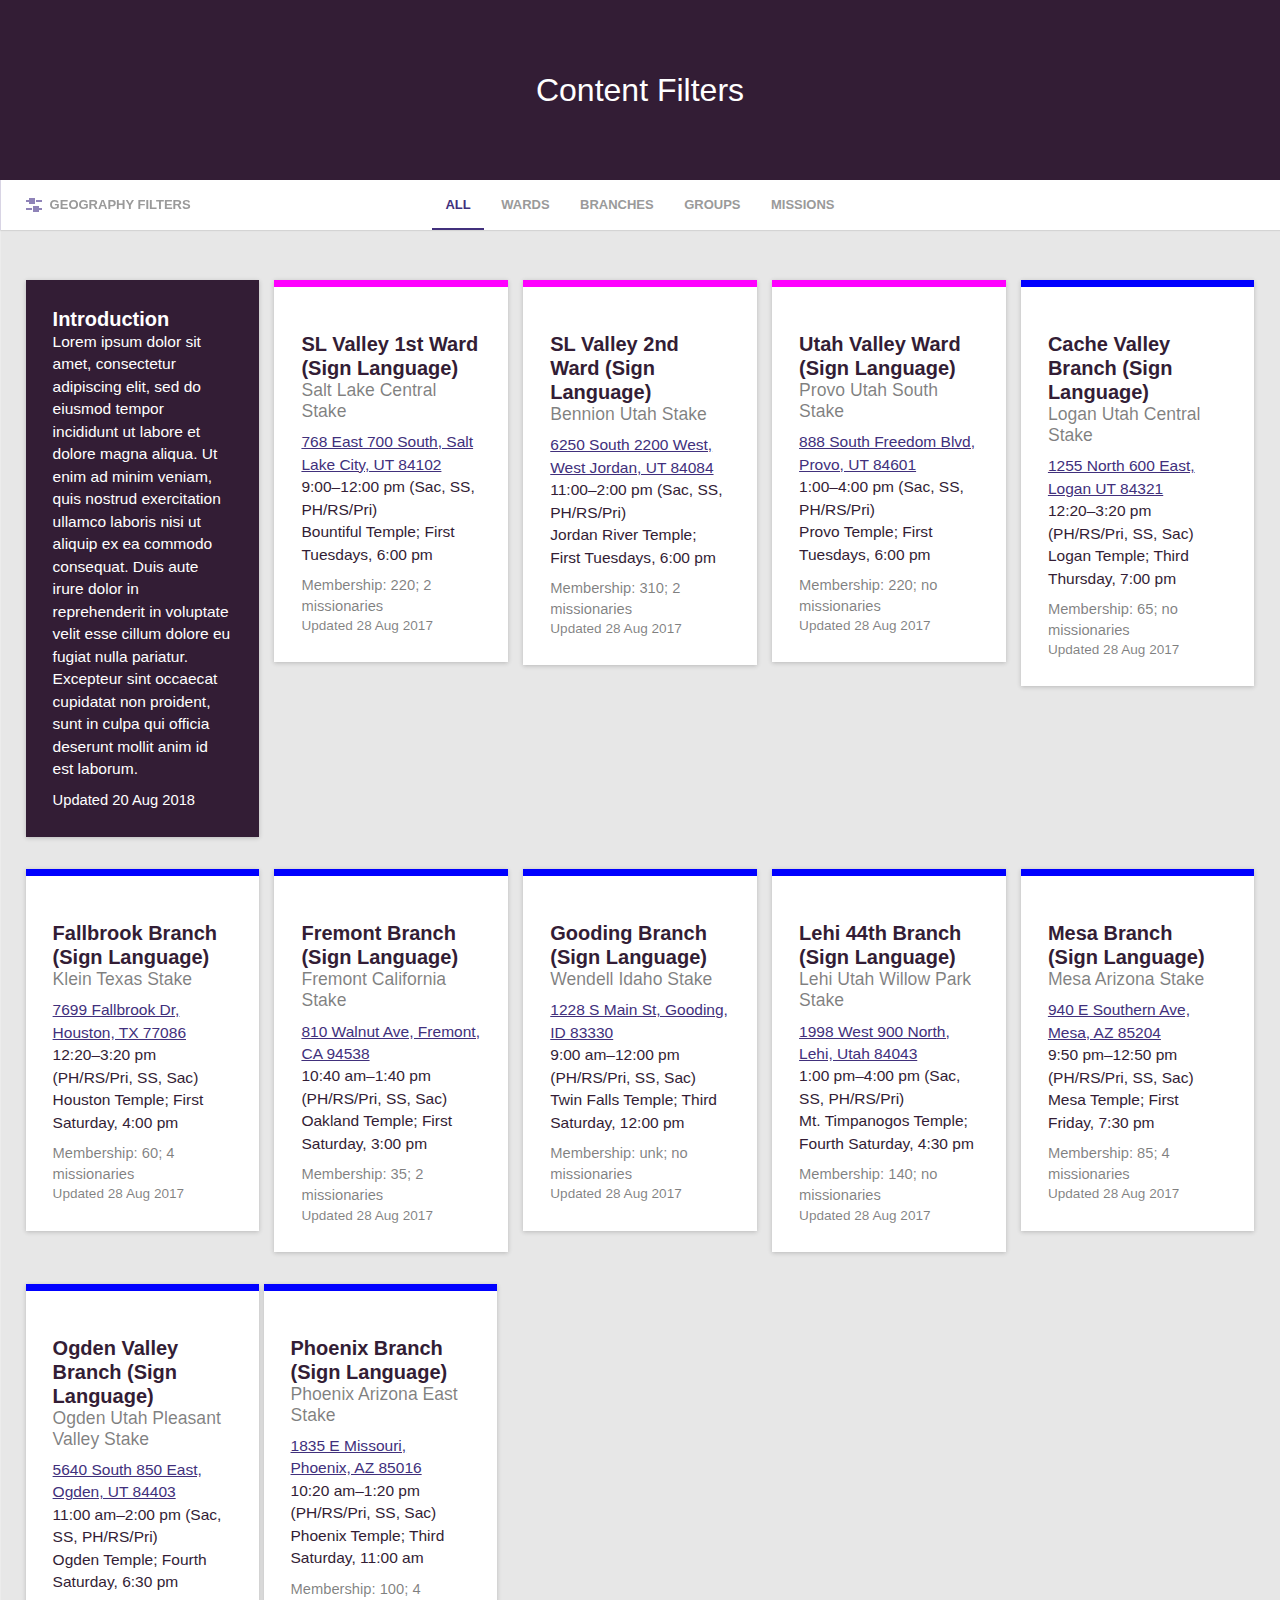
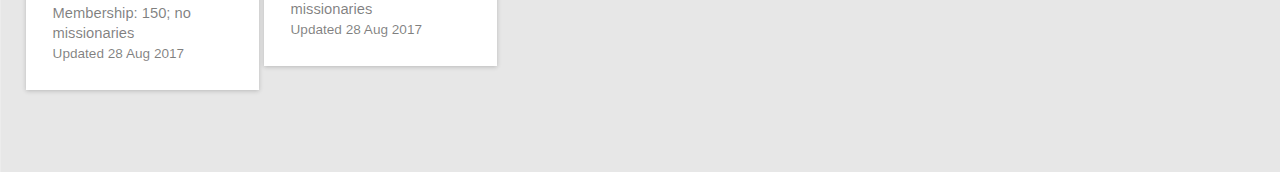
==== deaf-lds-units/index.html @ fbdf1bbf "Initial commit" ====
<!doctype html>
<html lang="en" class="no-js">
<head>
	<meta charset="UTF-8">
	<meta name="viewport" content="width=device-width, initial-scale=1">

	<link href='http://fonts.googleapis.com/css?family=Open+Sans:400,300,600,700' rel='stylesheet' type='text/css'>

	<link rel="stylesheet" href="css/reset.css"> <!-- CSS reset -->
	<link rel="stylesheet" href="css/style.css"> <!-- Resource style -->
	<script src="js/modernizr.js"></script> <!-- Modernizr -->

	<title>Content Filters | CodyHouse</title>
	<style>
		body { font-family: -apple-system, BlinkMacSystemFont, "Segoe UI", Roboto, Oxygen-Sans, Ubuntu, Cantarell, "Helvetica Neue", sans-serif; }
		.cd-filter .cd-close { width: auto; padding: 0 2vh; background: rgba(0,0,0,.2); }
		.hide { display: none; visibility: hidden;}
		h1, h2, h3, h4, h5, h6, p { text-align: left;}
		h1 { font-size: 185%; line-height: .9; }
			.cd-header h1 { color: #ffffff; line-hqqeight: 150px; text-align: center; font-size: 200%; font-weight: 300; }
		h2 { font-size: 125%; line-height: 1.2; font-weight: 700; }
		h3 { font-size: 110%; line-height: 1.2; margin: 0 0 1vh 0; color: rgba(0,0,0,.5); font-weight: 500; }
		h4 { font-size: 115%; line-height: 1.4; }
		h5 { font-size: 92%; line-height: 1.4; margin: 1vh 0 0 0; color: rgba(0,0,0,.5); }
		h6 { font-size: 85%; line-height: 1.4; color: rgba(0,0,0,.5); }
		p { font-size: 97%; line-height: 1.45; }
		li { vertical-align: top; }
		small { font-size: 80%; color: rgba(0,0,0,.5); font-weight: 500;}
		.intro { background: rgb(51,29,53,1); color: rgba(255,255,255,1); padding: 3vh; borqqder: 1px solid #f00; }
			.intro h5 { color: rgba(255,255,255,1); }
		.unit { background: rgba(255,255,255,1); padding: 3vh; borqqder: 1px solid #f00; }
		.unit a { text-decoration: underline; }
		.unit img { margin: 0 0 2vh 0; }
		.ward { border-top: .8vh solid #f0f; }
		.branch { border-top: .8vh solid #00f; }
		.cd-gallery li { box-shadow: 0 .1vh .5vh rgba(0,0,0,.2);}
		@media only screen and (min-width: 1170px) {
		  .cd-gallery li { width: 19%; }
		  .cd-filter { width: 21%; }
		}

	</style>
</head>
<body>
	<header class="cd-header">
		<h1>Content Filters</h1>
	</header>

	<main class="cd-main-content">
		<div class="cd-tab-filter-wrapper">
			<div class="cd-tab-filter">
				<ul class="cd-filters">
					<li class="placeholder">
						<a data-type="all" href="#0">All</a> <!-- selected option on mobile -->
					</li>
					<li class="filter"><a class="selected" href="#0" data-type="all">All</a></li>
					<li class="filter" data-filter=".ward"><a href="#0" data-type="ward">Wards</a></li>
					<li class="filter" data-filter=".branch"><a href="#0" data-type="branch">Branches</a></li>
					<li class="filter" data-filter=".group"><a href="#0" data-type="group">Groups</a></li>
					<li class="filter" data-filter=".mission"><a href="#0" data-type="other">Missions</a></li>
				</ul> <!-- cd-filters -->
			</div> <!-- cd-tab-filter -->
		</div> <!-- cd-tab-filter-wrapper -->

		<section class="cd-gallery">
			<ul>
				<!-- Introduction -->
				<li class="intro mix other utah option03">
					<div>
						<h2>Introduction</h2>
						<p>Lorem ipsum dolor sit amet, consectetur adipiscing elit, sed do eiusmod tempor incididunt ut labore et dolore magna aliqua. Ut enim ad minim veniam, quis nostrud exercitation ullamco laboris nisi ut aliquip ex ea commodo consequat. Duis aute irure dolor in reprehenderit in voluptate velit esse cillum dolore eu fugiat nulla pariatur. Excepteur sint occaecat cupidatat non proident, sunt in culpa qui officia deserunt mollit anim id est laborum.</p>
						<h5>Updated 20 Aug 2018</h5>
					</div>
				</li>

				<!-- SLV 1st Ward, Utah -->
				<li class="unit mix ward utah option03">
					<div>
						<img src="https://www.lds.org/ws/maps/v1.0/services/rest/resource/photo?coordinates=-111.86883840000002%2C40.7537446&size=200%2C100&pitch=10&zoom=120&client=mapsClient&token=Ez6IqpDGiVeBq903dbGu_AbpWho%3D" alt="">
						<h2>SL Valley 1st Ward (Sign Language)</h2>
						<h3>Salt Lake Central Stake</h3>
						<p><a href="https://www.lds.org/maps/meetinghouses/@40.753745,-111.872379,16&f=ase,,,&id=ward.deaf:2585">768 East 700 South, Salt Lake City, UT 84102</a></p>
						<p>9:00–12:00 pm (Sac, SS, PH/RS/Pri)</p>
						<p>Bountiful Temple; First Tuesdays, 6:00 pm</p>
						<h5>Membership: 220; 2 missionaries</h5>
						<h6>Updated 28 Aug 2017</h6>
					</div>
				</li>

				<!-- SLV 2nd Ward, Utah -->
				<li class="mix unit ward utah option02">
					<div>
						<img src="https://www.lds.org/ws/maps/v1.0/services/rest/resource/photo?coordinates=-111.9487507%2C40.637559&size=200%2C100&pitch=10&zoom=120&client=mapsClient&token=Ez6IqpDGiVeBq903dbGu_AbpWho%3D" alt="">
						<h2>SL Valley 2nd Ward (Sign Language)</h2>
						<h3>Bennion Utah Stake</h3>
						<p><a href="https://www.lds.org/maps/meetinghouses/@40.637559,-111.950521,17&f=ase,,,&id=ward.deaf:266426">6250 South 2200 West, West Jordan, UT 84084</a></p>
						<p>11:00–2:00 pm (Sac, SS, PH/RS/Pri)</p>
						<p>Jordan River Temple; First Tuesdays, 6:00 pm</p>
						<h5>Membership: 310; 2 missionaries</h5>
						<h6>Updated 28 Aug 2017</h6>
					</div>
				</li>

				<!-- UV Ward, Utah -->
				<li class="mix unit ward utah option01">
					<div>
						<img src="https://www.lds.org/ws/maps/v1.0/services/rest/resource/photo?coordinates=-111.66266100000001%2C40.222335&size=200%2C100&pitch=10&zoom=120&client=mapsClient&token=Ez6IqpDGiVeBq903dbGu_AbpWho%3D" alt="">
						<h2>Utah Valley Ward (Sign Language)</h2>
						<h3>Provo Utah South Stake</h3>
						<p><a href="https://www.lds.org/maps/meetinghouses/@40.222335,-111.662882,20&f=ase,,,&id=ward.deaf:157686">888 South Freedom Blvd, Provo, UT 84601</a></p>
						<p>1:00–4:00 pm (Sac, SS, PH/RS/Pri)</p>
						<p>Provo Temple; First Tuesdays, 6:00 pm</p>
						<h5>Membership: 220; no missionaries</h5>
						<h6>Updated 28 Aug 2017</h6>
					</div>
				</li>

				<!-- CV Branch, Utah -->
				<li class="mix unit branch utah option04">
					<div>
						<img src="https://www.lds.org/ws/maps/v1.0/services/rest/resource/photo?coordinates=-111.8196125%2C41.754256&size=200%2C100&pitch=10&zoom=120&client=mapsClient&token=Ez6IqpDGiVeBq903dbGu_AbpWho%3D" alt="">
						<h2>Cache Valley Branch (Sign Language)</h2>
						<h3>Logan Utah Central Stake</h3>
						<p><a href="https://www.lds.org/maps/meetinghouses/@41.754256,-111.819834,20&id=ward.deaf:335975">1255 North 600 East, Logan UT 84321</a></p>
						<p>12:20–3:20 pm (PH/RS/Pri, SS, Sac)</p>
						<p>Logan Temple; Third Thursday, 7:00 pm</p>
						<h5>Membership: 65; no missionaries</h5>
						<h6>Updated 28 Aug 2017</h6>
					</div>
				</li>

				<!-- Fallbrook Branch, Texas -->
				<li class="mix unit branch na-southwest option04">
					<div>
						<img src="https://www.lds.org/ws/maps/v1.0/services/rest/resource/photo?coordinates=-95.5050273%2C29.9240587&size=200%2C100&pitch=10&zoom=120&client=mapsClient&token=Ez6IqpDGiVeBq903dbGu_AbpWho%3D" alt="">
						<h2>Fallbrook Branch (Sign Language)</h2>
						<h3>Klein Texas Stake</h3>
						<p><a href="https://www.lds.org/maps/meetinghouses/@29.924059,-95.505249,20&id=ward.deaf:416002">7699 Fallbrook Dr, Houston, TX 77086</a></p>
						<p>12:20–3:20 pm (PH/RS/Pri, SS, Sac)</p>
						<p>Houston Temple; First Saturday, 4:00 pm</p>
						<h5>Membership: 60; 4 missionaries</h5>
						<h6>Updated 28 Aug 2017</h6>
					</div>
				</li>

				<!-- Fremont Branch (Sign Language), California -->
				<li class="mix unit branch na-west option04">
					<div>
						<img src="https://www.lds.org/ws/maps/v1.0/services/rest/resource/photo?coordinates=-121.96843999999999%2C37.5606347&size=200%2C100&pitch=10&zoom=120&client=mapsClient&token=Ez6IqpDGiVeBq903dbGu_AbpWho%3D" alt="">
						<h2>Fremont Branch (Sign Language)</h2>
						<h3>Fremont California Stake</h3>
						<p><a href="https://www.lds.org/maps/meetinghouses/@37.560635,-121.969325,18&id=ward.deaf:166766">810 Walnut Ave, Fremont, CA 94538</a></p>
						<p>10:40 am–1:40 pm (PH/RS/Pri, SS, Sac)</p>
						<p>Oakland Temple; First Saturday, 3:00 pm</p>
						<h5>Membership: 35; 2 missionaries</h5>
						<h6>Updated 28 Aug 2017</h6>
					</div>
				</li>

				<!-- Gooding Branch, Idaho -->
				<li class="mix unit branch idaho option04">
					<div>
						<img src="https://www.lds.org/ws/maps/v1.0/services/rest/resource/photo?coordinates=-114.71248809999997%2C42.9328399&size=200%2C100&pitch=10&zoom=120&client=mapsClient&token=Ez6IqpDGiVeBq903dbGu_AbpWho%3D" alt="">
						<h2>Gooding Branch (Sign Language)</h2>
						<h3>Wendell Idaho Stake</h3>
						<p><a href="https://www.lds.org/maps/meetinghouses/@42.932801,-114.712588,18&id=ward.deaf:181005">1228 S Main St, Gooding, ID 83330</a></p>
						<p>9:00 am–12:00 pm (PH/RS/Pri, SS, Sac)</p>
						<p>Twin Falls Temple; Third Saturday, 12:00 pm</p>
						<h5>Membership: unk; no missionaries</h5>
						<h6>Updated 28 Aug 2017</h6>
					</div>
				</li>

				<!-- Lehi 44th Branch (Sign Language), Utah -->
				<li class="mix unit branch utah option04">
					<div>
						<img src="https://www.lds.org/ws/maps/v1.0/services/rest/resource/photo?coordinates=-111.88346200000001%2C40.39906&size=200%2C100&pitch=10&zoom=120&client=mapsClient&token=Ez6IqpDGiVeBq903dbGu_AbpWho%3D" alt="">
						<h2>Lehi 44th Branch (Sign Language)</h2>
						<h3>Lehi Utah Willow Park Stake</h3>
						<p><a href="https://www.lds.org/maps/meetinghouses/@40.405751,-111.892729,15&id=meetinghouse:5000619-01-01">1998 West 900 North, Lehi, Utah 84043</a></p>
						<p>1:00 pm–4:00 pm (Sac, SS, PH/RS/Pri)</p>
						<p>Mt. Timpanogos Temple; Fourth Saturday, 4:30 pm</p>
						<h5>Membership: 140; no missionaries</h5>
						<h6>Updated 28 Aug 2017</h6>
					</div>
				</li>

				<!-- Mesa Branch (Sign Language), Arizona -->
				<li class="mix unit branch na-southwest option04">
					<div>
						<img src="https://www.lds.org/ws/maps/v1.0/services/rest/resource/photo?coordinates=-111.8113811%2C33.3937129&size=200%2C100&pitch=10&zoom=120&client=mapsClient&token=Ez6IqpDGiVeBq903dbGu_AbpWho%3D" alt="">
						<h2>Mesa Branch (Sign Language)</h2>
						<h3>Mesa Arizona Stake</h3>
						<p><a href="https://www.lds.org/maps/meetinghouses/@33.393749,-111.812173,17&id=ward.deaf:1988441">940 E Southern Ave, Mesa, AZ 85204</a></p>
						<p>9:50 pm–12:50 pm (PH/RS/Pri, SS, Sac)</p>
						<p>Mesa Temple; First Friday, 7:30 pm</p>
						<h5>Membership: 85; 4 missionaries</h5>
						<h6>Updated 28 Aug 2017</h6>
					</div>
				</li>

				<!-- Ogden Valley Branch (Sign Language), Utah -->
				<li class="mix unit branch utah option04">
					<div>
						<img src="https://www.lds.org/ws/maps/v1.0/services/rest/resource/photo?coordinates=-111.95766700000001%2C41.161076&size=200%2C100&pitch=10&zoom=120&client=mapsClient&token=Ez6IqpDGiVeBq903dbGu_AbpWho%3D" alt="">
						<h2>Ogden Valley Branch (Sign Language)</h2>
						<h3>Ogden Utah Pleasant Valley Stake</h3>
						<p><a href="https://www.lds.org/maps/meetinghouses/@41.161076,-111.961208,16&id=ward.deaf:75299">5640 South 850 East, Ogden, UT 84403</a></p>
						<p>11:00 am–2:00 pm (Sac, SS, PH/RS/Pri)</p>
						<p>Ogden Temple; Fourth Saturday, 6:30 pm</p>
						<h5>Membership: 150; no missionaries</h5>
						<h6>Updated 28 Aug 2017</h6>
					</div>
				</li>

				<!-- Phoenix Branch (Sign Language), Arizona -->
				<li class="mix unit branch na-southwest option04">
					<div>
						<img src="https://www.lds.org/ws/maps/v1.0/services/rest/resource/photo?coordinates=-112.13456930000001%2C33.5924357&size=200%2C100&pitch=10&zoom=120&client=mapsClient&token=Ez6IqpDGiVeBq903dbGu_AbpWho%3D" alt="">
						<h2>Phoenix Branch (Sign Language)</h2>
						<h3>Phoenix Arizona East Stake</h3>
						<p><a href="https://www.lds.org/maps/meetinghouses/@33.592626,-112.135575,17&id=ward.deaf:183016">1835 E Missouri, Phoenix, AZ 85016</a></p>
						<p>10:20 am–1:20 pm (PH/RS/Pri, SS, Sac)</p>
						<p>Phoenix Temple; Third Saturday, 11:00 am</p>
						<h5>Membership: 100; 4 missionaries</h5>
						<h6>Updated 28 Aug 2017</h6>
					</div>
				</li>

				<li class="gap"></li>
				<li class="gap"></li>
				<li class="gap"></li>
			</ul>
			<div class="cd-fail-message">No results found</div>
		</section> <!-- cd-gallery -->

		<div class="cd-filter">
			<form>
				<!--
				<div class="cd-filter-block">
					<h4>Search</h4>
					<div class="cd-filter-content">
						<input type="search" placeholder="Try ward...">
					</div>
				</div>
				!-->

				<div class="cd-filter-block">
					<h4>Check boxes</h4>
					<ul class="cd-filter-content cd-filters list">
						<li class="hide">
							<input class="filter" data-filter=".africa-southeast" type="checkbox" id="checkbox01">
			    			<label class="checkbox-label" for="checkbox01">Africa Southeast</label>
						</li>
						<li class="hide">
							<input class="filter" data-filter=".africa-west" type="checkbox" id="checkbox02">
							<label class="checkbox-label" for="checkbox02">Africa West</label>
						</li>
						<li>
							<input class="filter" data-filter=".asia" type="checkbox" id="checkbox03">
							<label class="checkbox-label" for="checkbox03">Asia</label>
						</li>
						<li>
							<input class="filter" data-filter=".asia-north" type="checkbox" id="checkbox04">
							<label class="checkbox-label" for="checkbox04">Asia North</label>
						</li>
						<li class="hide">
							<input class="filter" data-filter=".brazil" type="checkbox" id="checkbox05">
							<label class="checkbox-label" for="checkbox05">Brazil</label>
						</li>
						<li class="hide">
							<input class="filter" data-filter=".caribbean" type="checkbox" id="checkbox06">
							<label class="checkbox-label" for="checkbox06">Caribbean</label>
						</li>
						<li class="hide">
							<input class="filter" data-filter=".central-america" type="checkbox" id="checkbox07">
							<label class="checkbox-label" for="checkbox07">Central America</label>
						</li>
						<li>
							<input class="filter" data-filter=".europe" type="checkbox" id="checkbox08">
							<label class="checkbox-label" for="checkbox08">Europe</label>
						</li>
						<li>
							<input class="filter" data-filter=".europe-east" type="checkbox" id="checkbox09">
							<label class="checkbox-label" for="checkbox09">Europe East</label>
						</li>
						<li>
							<input class="filter" data-filter=".mexico" type="checkbox" id="checkbox10">
							<label class="checkbox-label" for="checkbox10">Mexico</label>
						</li>
						<li class="hide">
							<input class="filter" data-filter=".middle-east-africa-north" type="checkbox" id="checkbox11">
							<label class="checkbox-label" for="checkbox11">Middle East/Africa North</label>
						</li>
						<li>
							<input class="filter" data-filter=".na-northwest" type="checkbox" id="checkbox12">
							<label class="checkbox-label" for="checkbox12"><abbr title="North America">NA</abbr> Northwest <small>(AK, BC, OR, WA, YK)</small></label>
						</li>
						<li>
							<input class="filter" data-filter=".na-west" type="checkbox" id="checkbox13">
							<label class="checkbox-label" for="checkbox13"><abbr title="North America">NA</abbr> West <small>(CA, HI)</small></label>
						</li>
						<li>
							<input class="filter" data-filter=".na-southwest" type="checkbox" id="checkbox14">
							<label class="checkbox-label" for="checkbox14"><abbr title="North America">NA</abbr> Southwest <small>(AZ, NV, NM, OK, TX)</small></label>
						</li>
						<li>
							<input class="filter" data-filter=".idaho" type="checkbox" id="checkbox15">
							<label class="checkbox-label" for="checkbox15"><abbr title="North America">NA</abbr> Idaho</label>
						</li>
						<li>
							<input class="filter" data-filter=".utah" type="checkbox" id="checkbox16">
							<label class="checkbox-label" for="checkbox16"><abbr title="North America">NA</abbr> Utah</label>
						</li>
						<li>
							<input class="filter" data-filter=".na-northeast" type="checkbox" id="checkbox17">
							<label class="checkbox-label" for="checkbox17"><abbr title="North America">NA</abbr> Northeast <small>(MA, IN, NY, PA, DC, OH)</small></label>
						</li>
						<li>
							<input class="filter" data-filter=".na-southeast" type="checkbox" id="checkbox18">
							<label class="checkbox-label" for="checkbox18"><abbr title="North America">NA</abbr> Southeast <small>(AR, FL, GA, KY, NC, TN)</small></label>
						</li>
						<li>
							<input class="filter" data-filter=".pacific" type="checkbox" id="checkbox19">
							<label class="checkbox-label" for="checkbox19">Pacific</label>
						</li>
						<li>
							<input class="filter" data-filter=".philippines" type="checkbox" id="checkbox20">
							<label class="checkbox-label" for="checkbox20">Philippines</label>
						</li>
						<li>
							<input class="filter" data-filter=".sa-northwest" type="checkbox" id="checkbox21">
							<label class="checkbox-label" for="checkbox21"><abbr title="South America">SA</abbr> Northwest</label>
						</li>
						<li>
							<input class="filter" data-filter=".sa-south" type="checkbox" id="checkbox22">
							<label class="checkbox-label" for="checkbox22"><abbr title="South America">SA</abbr> South</label>
						</li>
					</ul> <!-- cd-filter-content -->
				</div> <!-- cd-filter-block -->

				<div class="cd-filter-block">
					<h4>Select</h4>
					<div class="cd-filter-content">
						<div class="cd-select cd-filters">
							<select class="filter" name="selectThis" id="selectThis">
								<option value="">Choose an option</option>
								<option value=".option01">Option 1</option>
								<option value=".option02">Option 2</option>
								<option value=".option03">Option 3</option>
								<option value=".option04">Option 4</option>
							</select>
						</div> <!-- cd-select -->
					</div> <!-- cd-filter-content -->
				</div> <!-- cd-filter-block -->

				<!--
				<div class="cd-filter-block">
					<h4>Radio buttons</h4>
					<ul class="cd-filter-content cd-filters list">
						<li>
							<input class="filter" data-filter="" type="radio" name="radioButton" id="radio01" checked>
							<label class="radio-label" for="radio01">All</label>
						</li>
						<li>
							<input class="filter" data-filter=".radio02" type="radio" name="radioButton" id="radio02">
							<label class="radio-label" for="radio02">Choice 2</label>
						</li>
						<li>
							<input class="filter" data-filter=".radio03" type="radio" name="radioButton" id="radio03">
							<label class="radio-label" for="radio03">Choice 3</label>
						</li>
					</ul>
				</div>
				!-->

			</form>

			<a href="#0" class="cd-close">&#10005; Close</a>
		</div> <!-- cd-filter -->

		<a href="#0" class="cd-filter-trigger">Geography filters</a>
	</main> <!-- cd-main-content -->
	<script src="js/jquery-2.1.1.js"></script>
	<script src="js/jquery.mixitup.min.js"></script>
	<script src="js/main.js"></script> <!-- Resource jQuery -->
</body>
</html>
---- deaf-lds-units/css/style.css ----
/* -------------------------------- 

Primary style

-------------------------------- */
*, *::after, *::before {
  -webkit-box-sizing: border-box;
  -moz-box-sizing: border-box;
  box-sizing: border-box;
}

html {
  font-size: 62.5%;
}

html * {
  -webkit-font-smoothing: antialiased;
  -moz-osx-font-smoothing: grayscale;
}

body {
  font-size: 1.6rem;
  font-family: "Open Sans", sans-serif;
  color: #331d35;
  background-color: #e7e7e7;
}

a {
  color: #41307c;
  text-decoration: none;
}

/* -------------------------------- 

Main Components 

-------------------------------- */
.cd-header {
  position: relative;
  height: 150px;
  background-color: #331d35;
}
.cd-header h1 {
  color: #ffffff;
  line-height: 150px;
  text-align: center;
  font-size: 2.4rem;
  font-weight: 300;
}
@media only screen and (min-width: 1170px) {
  .cd-header {
    height: 180px;
  }
  .cd-header h1 {
    line-height: 180px;
  }
}

.cd-main-content {
  position: relative;
  min-height: 100vh;
}
.cd-main-content:after {
  content: "";
  display: table;
  clear: both;
}
.cd-main-content.is-fixed .cd-tab-filter-wrapper {
  position: fixed;
  top: 0;
  left: 0;
  width: 100%;
}
.cd-main-content.is-fixed .cd-gallery {
  padding-top: 76px;
}
.cd-main-content.is-fixed .cd-filter {
  position: fixed;
  height: 100vh;
  overflow: hidden;
}
.cd-main-content.is-fixed .cd-filter form {
  height: 100vh;
  overflow: auto;
  -webkit-overflow-scrolling: touch;
}
.cd-main-content.is-fixed .cd-filter-trigger {
  position: fixed;
}
@media only screen and (min-width: 768px) {
  .cd-main-content.is-fixed .cd-gallery {
    padding-top: 90px;
  }
}
@media only screen and (min-width: 1170px) {
  .cd-main-content.is-fixed .cd-gallery {
    padding-top: 100px;
  }
}

/* -------------------------------- 

xtab-filter 

-------------------------------- */
.cd-tab-filter-wrapper {
  background-color: #ffffff;
  box-shadow: 0 1px 1px rgba(0, 0, 0, 0.08);
  z-index: 1;
}
.cd-tab-filter-wrapper:after {
  content: "";
  display: table;
  clear: both;
}

.cd-tab-filter {
  /* tabbed navigation style on mobile - dropdown */
  position: relative;
  height: 50px;
  width: 140px;
  margin: 0 auto;
  z-index: 1;
}
.cd-tab-filter::after {
  /* small arrow icon */
  content: '';
  position: absolute;
  right: 14px;
  top: 50%;
  bottom: auto;
  -webkit-transform: translateY(-50%);
  -moz-transform: translateY(-50%);
  -ms-transform: translateY(-50%);
  -o-transform: translateY(-50%);
  transform: translateY(-50%);
  display: inline-block;
  width: 16px;
  height: 16px;
  background: url("../img/cd-icon-arrow.svg") no-repeat center center;
  -webkit-transition: all 0.3s;
  -moz-transition: all 0.3s;
  transition: all 0.3s;
  pointer-events: none;
}
.cd-tab-filter ul {
  position: absolute;
  top: 0;
  left: 0;
  background-color: #ffffff;
  box-shadow: inset 0 -2px 0 #41307c;
}
.cd-tab-filter li {
  display: none;
}
.cd-tab-filter li:first-child {
  /* this way the placehodler is alway visible */
  display: block;
}
.cd-tab-filter a {
  display: block;
  /* set same size of the .cd-tab-filter */
  height: 50px;
  width: 140px;
  line-height: 50px;
  padding-left: 14px;
}
.cd-tab-filter a.selected {
  background: #41307c;
  color: #ffffff;
}
.cd-tab-filter.is-open::after {
  /* small arrow rotation */
  -webkit-transform: translateY(-50%) rotate(-180deg);
  -moz-transform: translateY(-50%) rotate(-180deg);
  -ms-transform: translateY(-50%) rotate(-180deg);
  -o-transform: translateY(-50%) rotate(-180deg);
  transform: translateY(-50%) rotate(-180deg);
}
.cd-tab-filter.is-open ul {
  box-shadow: inset 0 -2px 0 #41307c, 0 2px 10px rgba(0, 0, 0, 0.2);
}
.cd-tab-filter.is-open ul li {
  display: block;
}
.cd-tab-filter.is-open .placeholder a {
  /* reduces the opacity of the placeholder on mobile when the menu is open */
  opacity: .4;
}
@media only screen and (min-width: 768px) {
  .cd-tab-filter {
    /* tabbed navigation style on medium devices */
    width: auto;
    cursor: auto;
  }
  .cd-tab-filter::after {
    /* hide the arrow */
    display: none;
  }
  .cd-tab-filter ul {
    background: transparent;
    position: static;
    box-shadow: none;
    text-align: center;
  }
  .cd-tab-filter li {
    display: inline-block;
  }
  .cd-tab-filter li.placeholder {
    display: none !important;
  }
  .cd-tab-filter a {
    display: inline-block;
    padding: 0 1em;
    width: auto;
    color: #9a9a9a;
    text-transform: uppercase;
    font-weight: 700;
    font-size: 1.3rem;
  }
  .no-touch .cd-tab-filter a:hover {
    color: #41307c;
  }
  .cd-tab-filter a.selected {
    background: transparent;
    color: #41307c;
    /* create border bottom using box-shadow property */
    box-shadow: inset 0 -2px 0 #41307c;
  }
  .cd-tab-filter.is-open ul li {
    display: inline-block;
  }
}
@media only screen and (min-width: 1170px) {
  .cd-tab-filter {
    /* tabbed navigation on big devices */
    width: 100%;
    float: right;
    margin: 0;
    -webkit-transition: width 0.3s;
    -moz-transition: width 0.3s;
    transition: width 0.3s;
  }
  .cd-tab-filter.filter-is-visible {
    /* reduce width when filter is visible */
    width: 80%;
  }
}

/* -------------------------------- 

xgallery 

-------------------------------- */
.cd-gallery {
  padding: 26px 5%;
  width: 100%;
}
.cd-gallery li {
  margin-bottom: 1.6em;
  box-shadow: 0 1px 4px rgba(0, 0, 0, 0.1);
  display: none;
}
.cd-gallery li.gap {
  /* used in combination with text-align: justify to align gallery elements */
  opacity: 0;
  height: 0;
  display: inline-block;
}
.cd-gallery img {
  display: block;
  width: 100%;
}
.cd-gallery .cd-fail-message {
  display: none;
  text-align: center;
}
@media only screen and (min-width: 768px) {
  .cd-gallery {
    padding: 40px 3%;
  }
  .cd-gallery ul {
    text-align: justify;
  }
  .cd-gallery ul:after {
    content: "";
    display: table;
    clear: both;
  }
  .cd-gallery li {
    width: 48%;
    margin-bottom: 2em;
  }
}
@media only screen and (min-width: 1170px) {
  .cd-gallery {
    padding: 50px 2%;
    float: right;
    -webkit-transition: width 0.3s;
    -moz-transition: width 0.3s;
    transition: width 0.3s;
  }
  .cd-gallery li {
    width: 23%;
  }
  .cd-gallery.filter-is-visible {
    /* reduce width when filter is visible */
    width: 80%;
  }
}

/* -------------------------------- 

xfilter 

-------------------------------- */
.cd-filter {
  position: absolute;
  top: 0;
  left: 0;
  width: 280px;
  height: 100%;
  background: #ffffff;
  box-shadow: 4px 4px 20px transparent;
  z-index: 2;
  /* Force Hardware Acceleration in WebKit */
  -webkit-transform: translateZ(0);
  -moz-transform: translateZ(0);
  -ms-transform: translateZ(0);
  -o-transform: translateZ(0);
  transform: translateZ(0);
  -webkit-backface-visibility: hidden;
  backface-visibility: hidden;
  -webkit-transform: translateX(-100%);
  -moz-transform: translateX(-100%);
  -ms-transform: translateX(-100%);
  -o-transform: translateX(-100%);
  transform: translateX(-100%);
  -webkit-transition: -webkit-transform 0.3s, box-shadow 0.3s;
  -moz-transition: -moz-transform 0.3s, box-shadow 0.3s;
  transition: transform 0.3s, box-shadow 0.3s;
}
.cd-filter::before {
  /* top colored bar */
  content: '';
  position: absolute;
  top: 0;
  left: 0;
  height: 50px;
  width: 100%;
  background-color: #41307c;
  z-index: 2;
}
.cd-filter form {
  padding: 70px 20px;
}
.cd-filter .cd-close {
  position: absolute;
  top: 0;
  right: 0;
  height: 50px;
  line-height: 50px;
  width: 60px;
  color: #ffffff;
  font-size: 1.3rem;
  text-align: center;
  background: #37296a;
  opacity: 0;
  -webkit-transition: opacity 0.3s;
  -moz-transition: opacity 0.3s;
  transition: opacity 0.3s;
  z-index: 3;
}
.no-touch .cd-filter .cd-close:hover {
  background: #32255f;
}
.cd-filter.filter-is-visible {
  -webkit-transform: translateX(0);
  -moz-transform: translateX(0);
  -ms-transform: translateX(0);
  -o-transform: translateX(0);
  transform: translateX(0);
  box-shadow: 4px 4px 20px rgba(0, 0, 0, 0.2);
}
.cd-filter.filter-is-visible .cd-close {
  opacity: 1;
}
@media only screen and (min-width: 1170px) {
  .cd-filter {
    width: 20%;
  }
  .cd-filter form {
    padding: 70px 10%;
  }
}

.cd-filter-trigger {
  position: absolute;
  top: 0;
  left: 0;
  height: 50px;
  line-height: 50px;
  width: 60px;
  /* image replacement */
  overflow: hidden;
  text-indent: 100%;
  color: transparent;
  white-space: nowrap;
  background: transparent url("../img/cd-icon-filter.svg") no-repeat center center;
  z-index: 3;
}
.cd-filter-trigger.filter-is-visible {
  pointer-events: none;
}
@media only screen and (min-width: 1170px) {
  .cd-filter-trigger {
    width: auto;
    left: 2%;
    text-indent: 0;
    color: #9a9a9a;
    text-transform: uppercase;
    font-size: 1.3rem;
    font-weight: 700;
    padding-left: 24px;
    background-position: left center;
    -webkit-transition: color 0.3s;
    -moz-transition: color 0.3s;
    transition: color 0.3s;
  }
  .no-touch .cd-filter-trigger:hover {
    color: #41307c;
  }
  .cd-filter-trigger.filter-is-visible, .cd-filter-trigger.filter-is-visible:hover {
    color: #ffffff;
  }
}

/* -------------------------------- 

xcustom form elements 

-------------------------------- */
.cd-filter-block {
  margin-bottom: 1.6em;
}
.cd-filter-block h4 {
  /* filter block title */
  position: relative;
  margin-bottom: .2em;
  padding: 10px 0 10px 20px;
  color: #9a9a9a;
  text-transform: uppercase;
  font-weight: 700;
  font-size: 1.3rem;
  -webkit-user-select: none;
  -moz-user-select: none;
  -ms-user-select: none;
  user-select: none;
  cursor: pointer;
}
.no-touch .cd-filter-block h4:hover {
  color: #41307c;
}
.cd-filter-block h4::before {
  /* arrow */
  content: '';
  position: absolute;
  left: 0;
  top: 50%;
  width: 16px;
  height: 16px;
  background: url("../img/cd-icon-arrow.svg") no-repeat center center;
  -webkit-transform: translateY(-50%);
  -moz-transform: translateY(-50%);
  -ms-transform: translateY(-50%);
  -o-transform: translateY(-50%);
  transform: translateY(-50%);
  -webkit-transition: -webkit-transform 0.3s;
  -moz-transition: -moz-transform 0.3s;
  transition: transform 0.3s;
}
.cd-filter-block h4.closed::before {
  -webkit-transform: translateY(-50%) rotate(-90deg);
  -moz-transform: translateY(-50%) rotate(-90deg);
  -ms-transform: translateY(-50%) rotate(-90deg);
  -o-transform: translateY(-50%) rotate(-90deg);
  transform: translateY(-50%) rotate(-90deg);
}
.cd-filter-block input, .cd-filter-block select,
.cd-filter-block .radio-label::before,
.cd-filter-block .checkbox-label::before {
  /* shared style for input elements */
  font-family: "Open Sans", sans-serif;
  border-radius: 0;
  background-color: #ffffff;
  border: 2px solid #e6e6e6;
}
.cd-filter-block input[type='search'],
.cd-filter-block input[type='text'],
.cd-filter-block select {
  width: 100%;
  padding: .8em;
  -webkit-appearance: none;
  -moz-appearance: none;
  -ms-appearance: none;
  -o-appearance: none;
  appearance: none;
  box-shadow: none;
}
.cd-filter-block input[type='search']:focus,
.cd-filter-block input[type='text']:focus,
.cd-filter-block select:focus {
  outline: none;
  background-color: #ffffff;
  border-color: #41307c;
}
.cd-filter-block input[type='search'] {
  /* custom style for the search element */
  border-color: transparent;
  background-color: #e6e6e6;
  /* prevent jump - ios devices */
  font-size: 1.6rem !important;
}
.cd-filter-block input[type='search']::-webkit-search-cancel-button {
  display: none;
}
.cd-filter-block .cd-select {
  /* select element wrapper */
  position: relative;
}
.cd-filter-block .cd-select::after {
  /* switcher arrow for select element */
  content: '';
  position: absolute;
  z-index: 1;
  right: 14px;
  top: 50%;
  -webkit-transform: translateY(-50%);
  -moz-transform: translateY(-50%);
  -ms-transform: translateY(-50%);
  -o-transform: translateY(-50%);
  transform: translateY(-50%);
  display: block;
  width: 16px;
  height: 16px;
  background: url("../img/cd-icon-arrow.svg") no-repeat center center;
  pointer-events: none;
}
.cd-filter-block select {
  cursor: pointer;
  font-size: 1.4rem;
}
.cd-filter-block select::-ms-expand {
  display: none;
}
.cd-filter-block .list li {
  position: relative;
  margin-bottom: .8em;
}
.cd-filter-block .list li:last-of-type {
  margin-bottom: 0;
}
.cd-filter-block input[type=radio],
.cd-filter-block input[type=checkbox] {
  /* hide original check and radio buttons */
  position: absolute;
  left: 0;
  top: 0;
  margin: 0;
  padding: 0;
  opacity: 0;
  z-index: 2;
}
.cd-filter-block .checkbox-label,
.cd-filter-block .radio-label {
  padding-left: 24px;
  font-size: 1.4rem;
  -webkit-user-select: none;
  -moz-user-select: none;
  -ms-user-select: none;
  user-select: none;
}
.cd-filter-block .checkbox-label::before, .cd-filter-block .checkbox-label::after,
.cd-filter-block .radio-label::before,
.cd-filter-block .radio-label::after {
  /* custom radio and check boxes */
  content: '';
  display: block;
  position: absolute;
  top: 50%;
  -webkit-transform: translateY(-50%);
  -moz-transform: translateY(-50%);
  -ms-transform: translateY(-50%);
  -o-transform: translateY(-50%);
  transform: translateY(-50%);
}
.cd-filter-block .checkbox-label::before,
.cd-filter-block .radio-label::before {
  width: 16px;
  height: 16px;
  left: 0;
}
.cd-filter-block .checkbox-label::after,
.cd-filter-block .radio-label::after {
  /* check mark - hidden */
  display: none;
}
.cd-filter-block .checkbox-label::after {
  /* check mark style for check boxes */
  width: 16px;
  height: 16px;
  background: url("../img/cd-icon-check.svg") no-repeat center center;
}
.cd-filter-block .radio-label::before,
.cd-filter-block .radio-label::after {
  border-radius: 50%;
}
.cd-filter-block .radio-label::after {
  /* check mark style for radio buttons */
  width: 6px;
  height: 6px;
  background-color: #ffffff;
  left: 5px;
}
.cd-filter-block input[type=radio]:checked + label::before,
.cd-filter-block input[type=checkbox]:checked + label::before {
  border-color: #41307c;
  background-color: #41307c;
}
.cd-filter-block input[type=radio]:checked + label::after,
.cd-filter-block input[type=checkbox]:checked + label::after {
  display: block;
}

@-moz-document url-prefix() {
  /* hide custom arrow on Firefox - select element */
  .cd-filter-block .cd-select::after {
    display: none;
  }
}
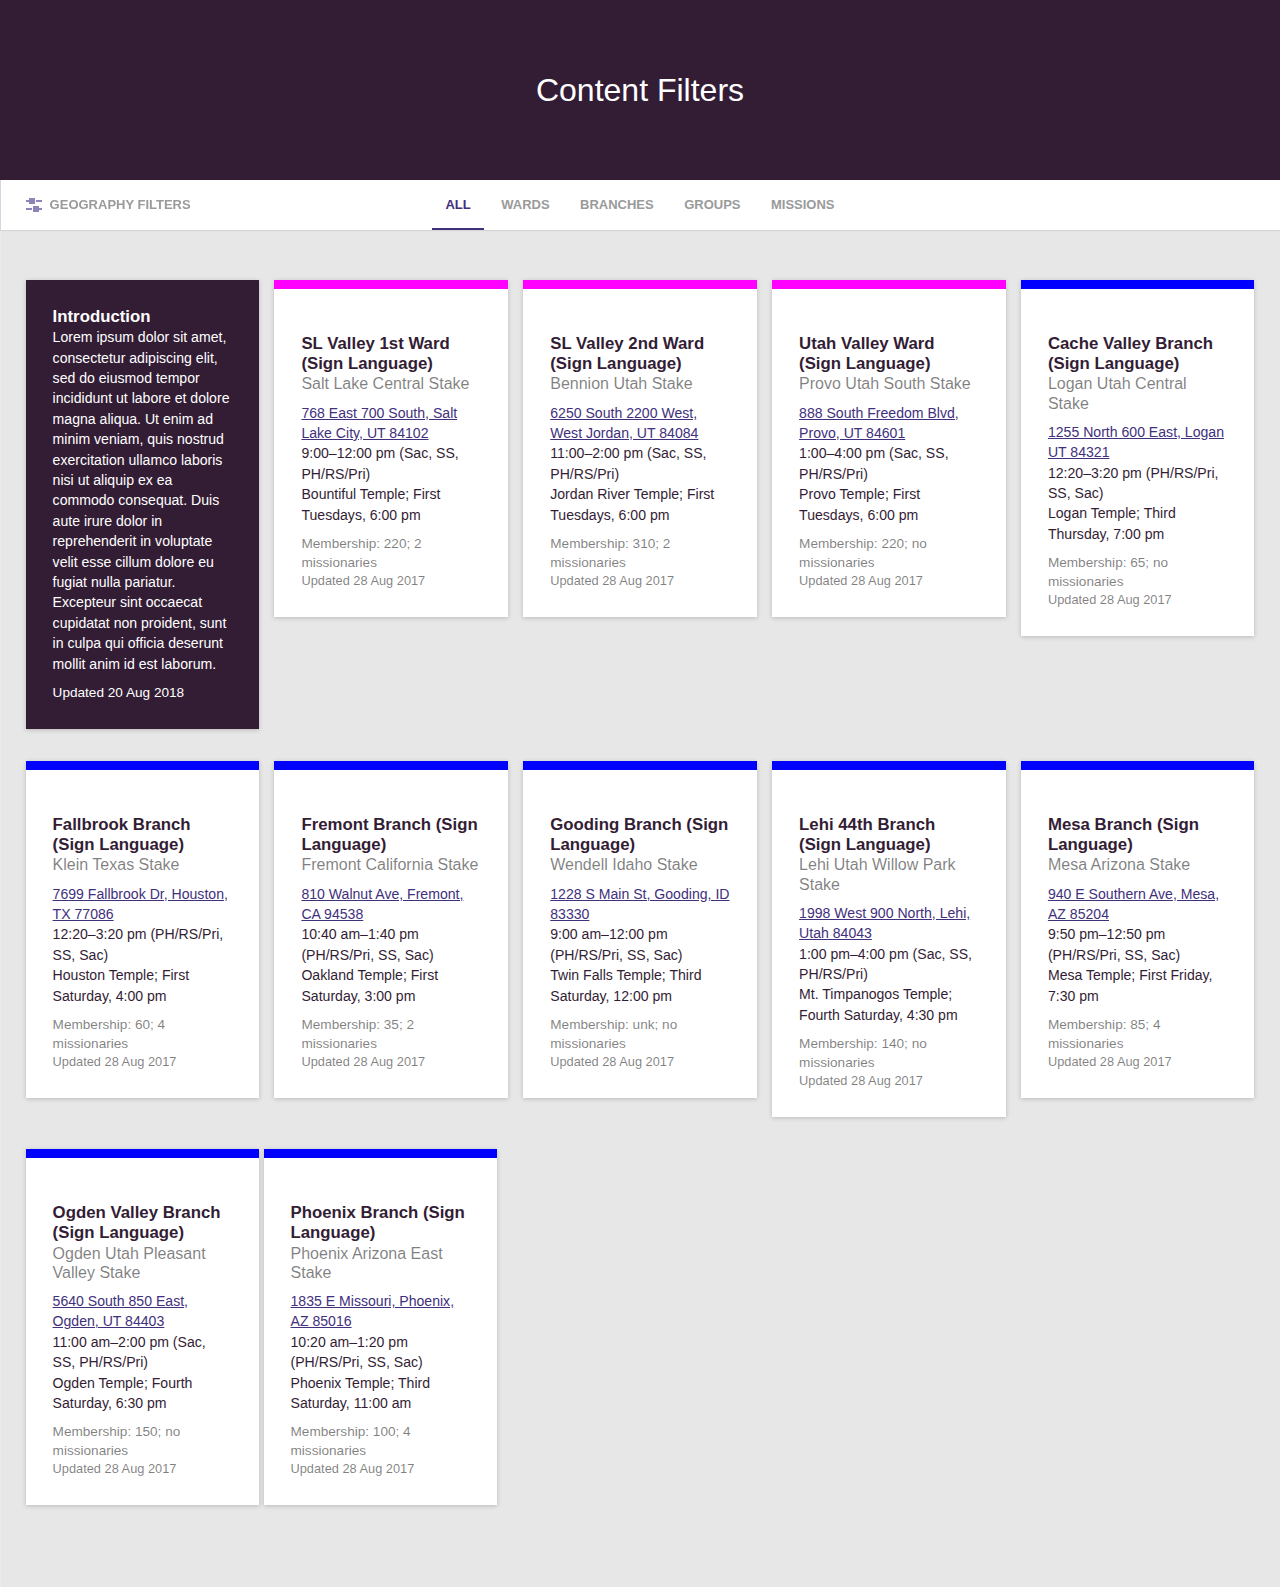
==== commit d2b7024e: "v2.5 ideas update" ====
--- a/deaf-lds-units/index.html
+++ b/deaf-lds-units/index.html
@@ -18,12 +18,12 @@
 		h1, h2, h3, h4, h5, h6, p { text-align: left;}
 		h1 { font-size: 185%; line-height: .9; }
 			.cd-header h1 { color: #ffffff; line-hqqeight: 150px; text-align: center; font-size: 200%; font-weight: 300; }
-		h2 { font-size: 125%; line-height: 1.2; font-weight: 700; }
-		h3 { font-size: 110%; line-height: 1.2; margin: 0 0 1vh 0; color: rgba(0,0,0,.5); font-weight: 500; }
+		h2 { font-size: 105%; line-height: 1.2; font-weight: 700; }
+		h3 { font-size: 100%; line-height: 1.2; margin: 0 0 1vh 0; color: rgba(0,0,0,.5); font-weight: 500; }
 		h4 { font-size: 115%; line-height: 1.4; }
-		h5 { font-size: 92%; line-height: 1.4; margin: 1vh 0 0 0; color: rgba(0,0,0,.5); }
-		h6 { font-size: 85%; line-height: 1.4; color: rgba(0,0,0,.5); }
-		p { font-size: 97%; line-height: 1.45; }
+		h5 { font-size: 85%; line-height: 1.4; margin: 1vh 0 0 0; color: rgba(0,0,0,.5); }
+		h6 { font-size: 80%; line-height: 1.4; color: rgba(0,0,0,.5); }
+		p { font-size: 88%; line-height: 1.45; }
 		li { vertical-align: top; }
 		small { font-size: 80%; color: rgba(0,0,0,.5); font-weight: 500;}
 		.intro { background: rgb(51,29,53,1); color: rgba(255,255,255,1); padding: 3vh; borqqder: 1px solid #f00; }
@@ -31,9 +31,10 @@
 		.unit { background: rgba(255,255,255,1); padding: 3vh; borqqder: 1px solid #f00; }
 		.unit a { text-decoration: underline; }
 		.unit img { margin: 0 0 2vh 0; }
-		.ward { border-top: .8vh solid #f0f; }
-		.branch { border-top: .8vh solid #00f; }
+		.ward { border-top: 1vh solid #f0f; }
+		.branch { border-top: 1vh solid #00f; }
 		.cd-gallery li { box-shadow: 0 .1vh .5vh rgba(0,0,0,.2);}
+
 		@media only screen and (min-width: 1170px) {
 		  .cd-gallery li { width: 19%; }
 		  .cd-filter { width: 21%; }
@@ -227,11 +228,14 @@
 					</div>
 				</li>
 
+
+				<!--
 				<li class="gap"></li>
 				<li class="gap"></li>
 				<li class="gap"></li>
+				!-->
 			</ul>
-			<div class="cd-fail-message">No results found</div>
+			<div class="cd-fail-message">No results found; try a different search</div>
 		</section> <!-- cd-gallery -->
 
 		<div class="cd-filter">
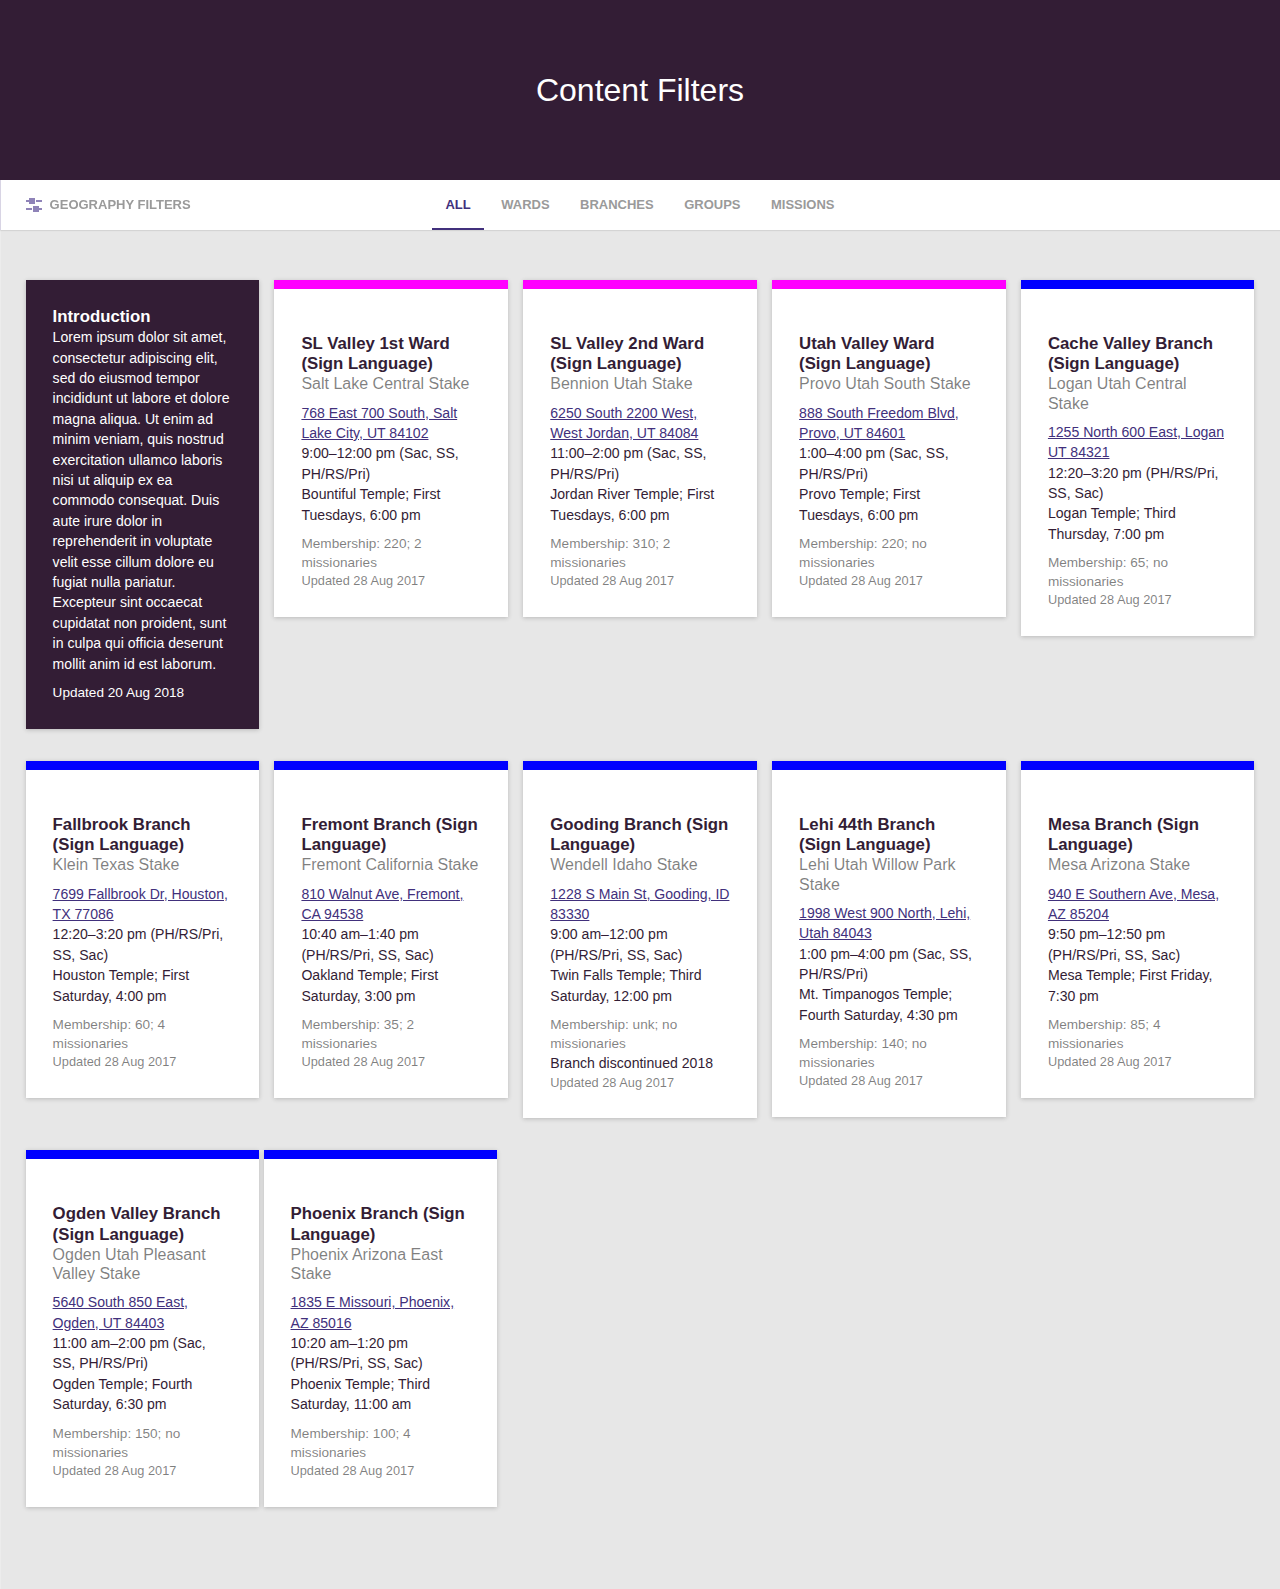
==== commit b023d1f3: "update" ====
--- a/deaf-lds-units/index.html
+++ b/deaf-lds-units/index.html
@@ -3,8 +3,6 @@
 <head>
 	<meta charset="UTF-8">
 	<meta name="viewport" content="width=device-width, initial-scale=1">
-
-	<link href='http://fonts.googleapis.com/css?family=Open+Sans:400,300,600,700' rel='stylesheet' type='text/css'>
 
 	<link rel="stylesheet" href="css/reset.css"> <!-- CSS reset -->
 	<link rel="stylesheet" href="css/style.css"> <!-- Resource style -->
@@ -77,7 +75,7 @@
 				<!-- SLV 1st Ward, Utah -->
 				<li class="unit mix ward utah option03">
 					<div>
-						<img src="https://www.lds.org/ws/maps/v1.0/services/rest/resource/photo?coordinates=-111.86883840000002%2C40.7537446&size=200%2C100&pitch=10&zoom=120&client=mapsClient&token=Ez6IqpDGiVeBq903dbGu_AbpWho%3D" alt="">
+						<img src="https://maps.googleapis.com/maps/api/streetview?channel=mapsClient-prod-1.0&pano=I0noW9dwF9jsH3majyK5KA&size=200x100&heading=174.2599743481692&pitch=10.0&fov=120.0&client=gme-lds&signature=YNIQIKEoUkp8ryhc0sTDjV_l8zI=" alt="">
 						<h2>SL Valley 1st Ward (Sign Language)</h2>
 						<h3>Salt Lake Central Stake</h3>
 						<p><a href="https://www.lds.org/maps/meetinghouses/@40.753745,-111.872379,16&f=ase,,,&id=ward.deaf:2585">768 East 700 South, Salt Lake City, UT 84102</a></p>
@@ -91,7 +89,7 @@
 				<!-- SLV 2nd Ward, Utah -->
 				<li class="mix unit ward utah option02">
 					<div>
-						<img src="https://www.lds.org/ws/maps/v1.0/services/rest/resource/photo?coordinates=-111.9487507%2C40.637559&size=200%2C100&pitch=10&zoom=120&client=mapsClient&token=Ez6IqpDGiVeBq903dbGu_AbpWho%3D" alt="">
+						<img src="https://www.lds.org/ws/maps/v1.0/services/rest/resource/photo?coordinates=-111.9487507%2C40.637559&size=200%2C100&pitch=10&zoom=120&client=mapsClient&token=ctVADXz8w3qY5qcciDCYFEBZXOw%3D" alt="">
 						<h2>SL Valley 2nd Ward (Sign Language)</h2>
 						<h3>Bennion Utah Stake</h3>
 						<p><a href="https://www.lds.org/maps/meetinghouses/@40.637559,-111.950521,17&f=ase,,,&id=ward.deaf:266426">6250 South 2200 West, West Jordan, UT 84084</a></p>
@@ -168,6 +166,7 @@
 						<p>9:00 am–12:00 pm (PH/RS/Pri, SS, Sac)</p>
 						<p>Twin Falls Temple; Third Saturday, 12:00 pm</p>
 						<h5>Membership: unk; no missionaries</h5>
+						<p>Branch discontinued 2018</p>
 						<h6>Updated 28 Aug 2017</h6>
 					</div>
 				</li>
@@ -213,7 +212,7 @@
 						<h6>Updated 28 Aug 2017</h6>
 					</div>
 				</li>
-
+				
 				<!-- Phoenix Branch (Sign Language), Arizona -->
 				<li class="mix unit branch na-southwest option04">
 					<div>
@@ -227,7 +226,6 @@
 						<h6>Updated 28 Aug 2017</h6>
 					</div>
 				</li>
-
 
 				<!--
 				<li class="gap"></li>
@@ -384,7 +382,9 @@
 		</div> <!-- cd-filter -->
 
 		<a href="#0" class="cd-filter-trigger">Geography filters</a>
+
 	</main> <!-- cd-main-content -->
+
 	<script src="js/jquery-2.1.1.js"></script>
 	<script src="js/jquery.mixitup.min.js"></script>
 	<script src="js/main.js"></script> <!-- Resource jQuery -->
--- a/deaf-lds-units/css/style.css
+++ b/deaf-lds-units/css/style.css
@@ -20,7 +20,7 @@
 
 body {
   font-size: 1.6rem;
-  font-family: "Open Sans", sans-serif;
+  font-family: -apple-system, BlinkMacSystemFont, "Segoe UI", Roboto, Oxygen-Sans, Ubuntu, Cantarell, "Helvetica Neue", sans-serif; 
   color: #331d35;
   background-color: #e7e7e7;
 }
